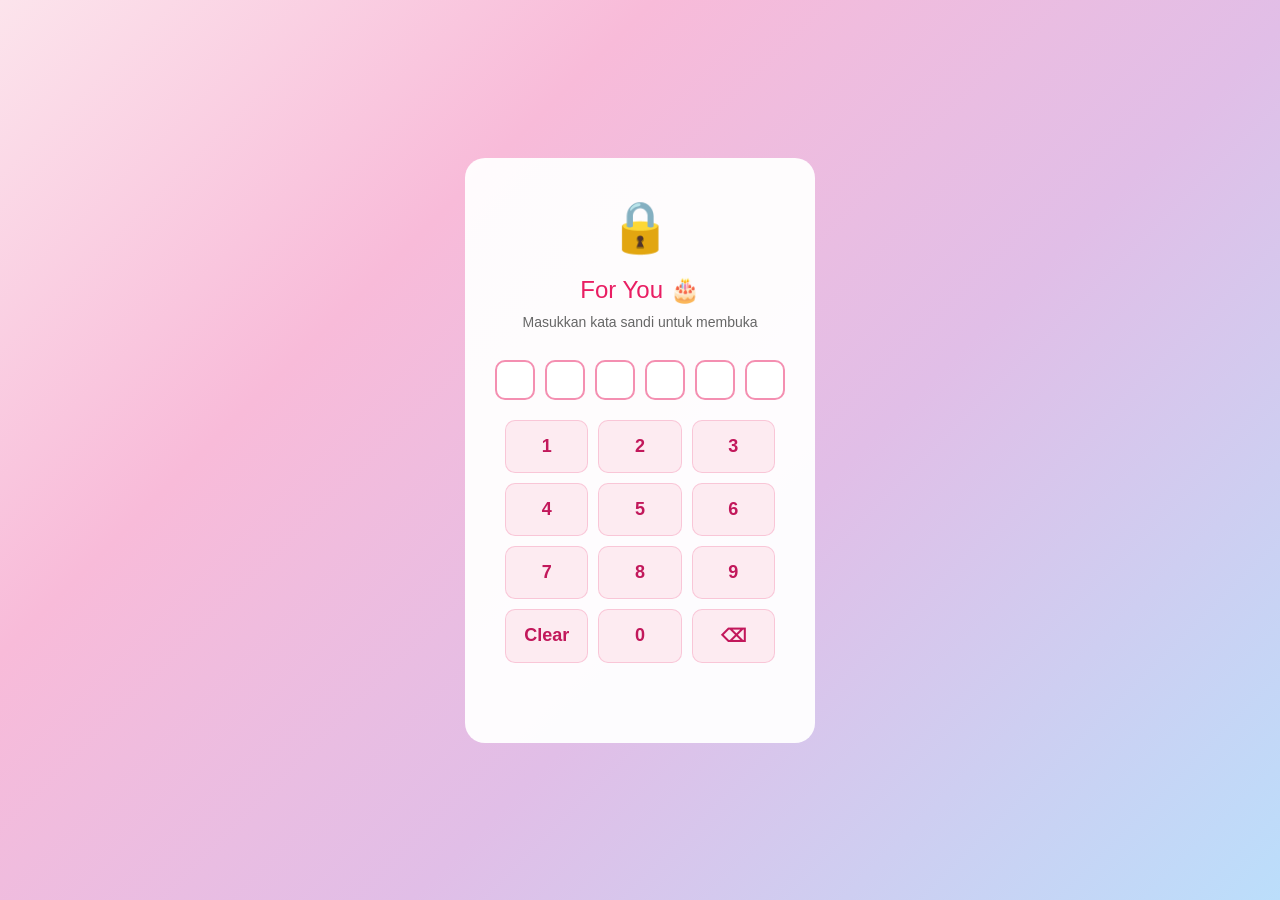
==== index.html @ 54e33788 "Rename main file to index.html for GitHub Pages - Rename birthday_sketchbook_new.html to index.html " ====
<!DOCTYPE html>
<html lang="id">
<head>
  <meta charset="UTF-8">
  <title>Birthday Sketchbook</title>
  <meta name="viewport" content="width=device-width, initial-scale=1.0">
  
  <!-- Audio Element -->
  <audio id="backgroundMusic" loop>
    <source src="LaguNadin.mp3" type="audio/mpeg">
    Browser Anda tidak mendukung audio element.
  </audio>
  
  <style>
    * {
      margin: 0;
      padding: 0;
      box-sizing: border-box;
    }

    body {
      font-family: 'Segoe UI', Tahoma, Geneva, Verdana, sans-serif;
      min-height: 100vh;
      background: linear-gradient(135deg, #fce4ec 0%, #f8bbd9 30%, #e1bee7 60%, #bbdefb 100%);
      display: flex;
      align-items: center;
      justify-content: center;
      padding: 20px;
    }

    .container {
      background: rgba(255, 255, 255, 0.95);
      border-radius: 20px;
      box-shadow: 0 10px 30px rgba(233, 30, 99, 0.2);
      max-width: 500px;
      width: 100%;
      padding: 30px;
      text-align: center;
      animation: float 6s ease-in-out infinite;
    }
    
    @keyframes float {
      0%, 100% {
        transform: translateY(0px);
      }
      50% {
        transform: translateY(-10px);
      }
    }

    .emoji {
      font-size: 60px;
      margin-bottom: 20px;
      animation: bounce 2s ease-in-out infinite, wiggle 3s ease-in-out infinite;
      display: inline-block;
    }
    
    @keyframes bounce {
      0%, 20%, 50%, 80%, 100% {
        transform: translateY(0);
      }
      40% {
        transform: translateY(-10px);
      }
      60% {
        transform: translateY(-5px);
      }
    }
    
    @keyframes wiggle {
      0%, 100% {
        transform: rotate(0deg);
      }
      25% {
        transform: rotate(3deg);
      }
      75% {
        transform: rotate(-3deg);
      }
    }

    .title {
      font-size: 28px;
      color: #c2185b;
      margin-bottom: 15px;
      font-weight: bold;
      animation: fadeInUp 0.8s ease-out;
    }

    .text {
      font-size: 16px;
      color: #6d4c7a;
      line-height: 1.6;
      margin-bottom: 20px;
      animation: fadeInUp 0.8s ease-out 0.2s both;
    }
    
    @keyframes fadeInUp {
      from {
        opacity: 0;
        transform: translateY(20px);
      }
      to {
        opacity: 1;
        transform: translateY(0);
      }
    }

    .quote {
      font-style: italic;
      color: #9c27b0;
      font-size: 18px;
      padding: 15px;
      border-left: 3px solid #f48fb1;
      border-right: 3px solid #f48fb1;
      background: rgba(243, 229, 245, 0.3);
      border-radius: 10px;
      margin: 20px 0;
    }

    .image-placeholder {
      background: linear-gradient(135deg, rgba(252, 228, 236, 0.6) 0%, rgba(243, 229, 245, 0.6) 100%);
      border: 2px dashed rgba(244, 143, 177, 0.5);
      border-radius: 15px;
      padding: 40px;
      margin: 20px 0;
      color: #c06090;
      font-size: 14px;
    }

    .image-icon {
      font-size: 40px;
      display: block;
      margin-bottom: 10px;
    }

    .navigation {
      display: flex;
      justify-content: space-between;
      align-items: center;
      margin-top: 30px;
      padding-top: 20px;
      border-top: 1px solid rgba(244, 143, 177, 0.3);
    }

    .nav-btn {
      background: #e91e63;
      color: white;
      border: none;
      padding: 10px 20px;
      border-radius: 25px;
      cursor: pointer;
      font-size: 14px;
      font-weight: bold;
      transition: all 0.3s;
    }

    .nav-btn:hover {
      background: #c2185b;
      transform: scale(1.1) rotate(2deg);
      animation: wiggle-btn 0.5s ease-in-out;
    }
    
    @keyframes wiggle-btn {
      0%, 100% {
        transform: scale(1.1) rotate(2deg);
      }
      25% {
        transform: scale(1.1) rotate(-2deg);
      }
      50% {
        transform: scale(1.1) rotate(3deg);
      }
      75% {
        transform: scale(1.1) rotate(-3deg);
      }
    }

    .nav-btn:disabled {
      background: #ccc;
      cursor: not-allowed;
      transform: none;
    }

    .progress {
      display: flex;
      gap: 8px;
    }

    .dot {
      width: 8px;
      height: 8px;
      border-radius: 50%;
      background: rgba(244, 143, 177, 0.3);
      transition: all 0.3s;
    }

    .dot.active {
      background: #e91e63;
      transform: scale(1.3);
      animation: dot-bounce 0.6s ease-out;
    }
    
    @keyframes dot-bounce {
      0% {
        transform: scale(1);
      }
      50% {
        transform: scale(1.5);
      }
      70% {
        transform: scale(1.2);
      }
      100% {
        transform: scale(1.3);
      }
    }

    .page-info {
      font-size: 12px;
      color: #999;
      margin-bottom: 20px;
    }

    .lock-screen {
      background: rgba(255, 255, 255, 0.95);
      border-radius: 20px;
      padding: 40px;
      max-width: 350px;
      text-align: center;
    }

    .lock-icon {
      font-size: 50px;
      margin-bottom: 20px;
    }

    .lock-title {
      font-size: 24px;
      color: #e91e63;
      margin-bottom: 10px;
    }

    .lock-subtitle {
      font-size: 14px;
      color: #666;
      margin-bottom: 30px;
    }

    .pin-input {
      display: flex;
      gap: 10px;
      justify-content: center;
      margin-bottom: 20px;
    }

    .pin-digit {
      width: 40px;
      height: 40px;
      border: 2px solid #f48fb1;
      border-radius: 10px;
      text-align: center;
      font-size: 18px;
      font-weight: bold;
    }

    .numpad {
      display: grid;
      grid-template-columns: repeat(3, 1fr);
      gap: 10px;
      margin-bottom: 20px;
    }

    .num-btn {
      background: rgba(252, 228, 236, 0.7);
      border: 1px solid rgba(244, 143, 177, 0.4);
      border-radius: 10px;
      padding: 15px;
      font-size: 18px;
      font-weight: bold;
      color: #c2185b;
      cursor: pointer;
      transition: all 0.2s;
    }

    .num-btn:hover {
      background: rgba(244, 143, 177, 0.3);
      transform: scale(1.05);
    }

    .error {
      color: #e91e63;
      font-size: 12px;
      height: 20px;
    }

    .hidden {
      display: none !important;
    }
  </style>
</head>
<body>

<!-- Lock Screen -->
<div id="lockScreen" class="lock-screen">
  <div class="lock-icon">🔒</div>
  <div class="lock-title">For You 🎂</div>
  <div class="lock-subtitle">Masukkan kata sandi untuk membuka</div>
  
  <div class="pin-input" id="pinInput">
    <input type="text" class="pin-digit" readonly>
    <input type="text" class="pin-digit" readonly>
    <input type="text" class="pin-digit" readonly>
    <input type="text" class="pin-digit" readonly>
    <input type="text" class="pin-digit" readonly>
    <input type="text" class="pin-digit" readonly>
  </div>
  
  <div class="numpad">
    <button class="num-btn" onclick="addNumber('1')">1</button>
    <button class="num-btn" onclick="addNumber('2')">2</button>
    <button class="num-btn" onclick="addNumber('3')">3</button>
    <button class="num-btn" onclick="addNumber('4')">4</button>
    <button class="num-btn" onclick="addNumber('5')">5</button>
    <button class="num-btn" onclick="addNumber('6')">6</button>
    <button class="num-btn" onclick="addNumber('7')">7</button>
    <button class="num-btn" onclick="addNumber('8')">8</button>
    <button class="num-btn" onclick="addNumber('9')">9</button>
    <button class="num-btn" onclick="clearPin()">Clear</button>
    <button class="num-btn" onclick="addNumber('0')">0</button>
    <button class="num-btn" onclick="deleteNumber()">⌫</button>
  </div>
  
  <div class="error" id="errorMsg"></div>
</div>

<!-- Main Content -->
<div id="mainContent" class="container hidden">
  <div class="page-info" id="pageInfo">Cover • 1 / 8</div>
  
  <div id="content">
    <!-- Content will be inserted here -->
  </div>
  
  <div class="navigation">
    <button class="nav-btn" id="prevBtn" onclick="previousPage()" disabled>← Back</button>
    <div class="progress" id="progress">
      <!-- Progress dots will be inserted here -->
    </div>
    <button class="nav-btn" id="nextBtn" onclick="nextPage()">Next →</button>
  </div>
</div>

<script>
  const CORRECT_PIN = '123456';
  let currentPin = '';
  let currentPage = 0;

  const pages = [
    {
      emoji: '🎂',
      title: 'Kata - Kata Ketuaa',
      text: 'Asekkk Ada yang lagi Hbd nihhhhh UHUYYY.',
      quote: null,
      image: false
    },
    {
      emoji: '📸',
      title: 'ASekk',
      text: 'Cieee udh usia 20 aja nih yaaaa , Selamat Ulang Tahun ya boru sitorusssss',
      quote: null,
      image: true
    },
    {
      emoji: '1 Tesalonika 5:16-1',
      title: 'NIhhh ayat buat luuu',
      text: ' "Bersukacitalah senantiasa. Tetaplah berdoa. Mengucap syukurlah dalam segala hal, sebab itulah yang dikehendaki Allah di dalam Kristus Yesus bagi kamu." ',
      quote: null,
      image: false
    },
    {
      emoji: '🌸',
      title: 'Secuil Kata-Kata',
      text: 'Dua puluh tahun , asekkkkk . bisa di bilang ini bukan usia yang main" untuk kamu rak , kejar semua yang ko impikan , jangan terlena dengan yang ada. ingat tujuan awal untuk membahagiakan orang tua mu ',
      quote: null,
      image: true
    },
    {
      emoji: '✨',
      title: null,
      text: null,
      quote: '"ini bukan akhir , tapi ini awal rak"',
      image: false
    },
    {
      emoji: '🫧',
      title: 'Dunia Emng berat rak',
      text: 'Jangan pernah Lupa buat berdoa ya , jangan lupa minta semua sama Tuhan . kalo Manusia emang terbatas , tapi aku yakin Tuhan itu gada batas nya',
      quote: null,
      image: false
    },
    {
      emoji: '🌙',
      title: 'awak tunggu di batam ces',
      text: 'Jujurlyyy awak pengen juga ngasih supres kek ko kemarin , cuman setelah menimbang aku ga punya relasi di sana , dan awak juga takut buat cowo ko cemburu . buat ulang tahunmu ntar aku kasih hadiah nya pas ko di batam ya',
      quote: null,
      image: true
    },
    {
      emoji: '🎁',
      title: 'Happy Birthday! 🎉',
      text: 'Semoga di hari jadimu ini, kamu dikelilingi kebahagiaan, cinta, dan semua yang kamu inginkan. ASekkkk , selamat 20 bosqqqqq💕',
      quote: null,
      image: false
    }
  ];

  function addNumber(num) {
    if (currentPin.length < 6) {
      currentPin += num;
      updatePinDisplay();
      
      if (currentPin.length === 6) {
        checkPin();
      }
    }
  }

  function deleteNumber() {
    if (currentPin.length > 0) {
      currentPin = currentPin.slice(0, -1);
      updatePinDisplay();
    }
  }

  function clearPin() {
    currentPin = '';
    updatePinDisplay();
    document.getElementById('errorMsg').textContent = '';
  }

  function updatePinDisplay() {
    const inputs = document.querySelectorAll('.pin-digit');
    inputs.forEach((input, index) => {
      input.value = index < currentPin.length ? '●' : '';
    });
  }

  function playMusic() {
    const audio = document.getElementById('backgroundMusic');
    audio.volume = 0.5; // Set volume to 50%
    
    // Try to play the music
    const playPromise = audio.play();
    
    if (playPromise !== undefined) {
      playPromise.then(() => {
        console.log('Music started playing');
      }).catch(error => {
        console.log('Auto-play was prevented. User interaction required.');
        // Add a button to start music if auto-play is blocked
        showMusicButton();
      });
    }
  }
  
  function showMusicButton() {
    const musicBtn = document.createElement('button');
    musicBtn.innerHTML = ' Play Music ';
    musicBtn.style.cssText = `
      position: fixed;
      top: 20px;
      right: 20px;
      background: #e91e63;
      color: white;
      border: none;
      padding: 10px 15px;
      border-radius: 25px;
      cursor: pointer;
      font-size: 14px;
      z-index: 1000;
      transition: all 0.3s;
    `;
    musicBtn.onclick = () => {
      document.getElementById('backgroundMusic').play();
      musicBtn.style.display = 'none';
    };
    document.body.appendChild(musicBtn);
  }

  function checkPin() {
    if (currentPin === CORRECT_PIN) {
      document.getElementById('lockScreen').classList.add('hidden');
      document.getElementById('mainContent').classList.remove('hidden');
      initializeContent();
      playMusic(); // Start playing music after successful login
    } else {
      document.getElementById('errorMsg').textContent = 'Kata sandi salah, coba lagi ';
      setTimeout(() => {
        clearPin();
      }, 2000);
    }
  }

  function initializeContent() {
    createProgressDots();
    renderPage(0);
  }

  function createProgressDots() {
    const progress = document.getElementById('progress');
    progress.innerHTML = '';
    
    for (let i = 0; i < pages.length; i++) {
      const dot = document.createElement('div');
      dot.className = 'dot' + (i === 0 ? ' active' : '');
      progress.appendChild(dot);
    }
  }

  function renderPage(pageIndex) {
    const page = pages[pageIndex];
    const content = document.getElementById('content');
    
    let html = `<div class="emoji">${page.emoji}</div>`;
    
    if (page.title) {
      html += `<h2 class="title">${page.title}</h2>`;
    }
    
    if (page.text) {
      html += `<p class="text">${page.text}</p>`;
    }
    
    if (page.quote) {
      html += `<div class="quote">${page.quote}</div>`;
    }
    
    if (page.image) {
      if (pageIndex === 1) {
        html += `
          <div class="image-placeholder">
            <img src="poto1.jpeg" style="width: 100%; height: auto; border-radius: 10px; object-fit: cover;">
          </div>
        `;
      } else if (pageIndex === 3) {
        html += `
          <div class="image-placeholder">
            <img src="poto2.jpeg" style="width: 100%; height: auto; border-radius: 10px; object-fit: cover;">
          </div>
        `;
      } else if (pageIndex === 6) {
        html += `
          <div class="image-placeholder">
            <img src="poto1.jpeg" style="width: 100%; height: auto; border-radius: 10px; object-fit: cover;">
          </div>
        `;
      } else {
        html += `
          <div class="image-placeholder">
            <span class="image-icon"></span>
            UDh sering jalan jarang foto!!!!
          </div>
        `;
      }
    }
    
    content.innerHTML = html;
    
    // Update page info
    const pageInfo = document.getElementById('pageInfo');
    pageInfo.textContent = `Halaman ${pageIndex + 1} / ${pages.length}`;
    
    // Update progress dots
    const dots = document.querySelectorAll('.dot');
    dots.forEach((dot, index) => {
      dot.classList.toggle('active', index === pageIndex);
    });
    
    // Update navigation buttons
    document.getElementById('prevBtn').disabled = pageIndex === 0;
    document.getElementById('nextBtn').textContent = 
      pageIndex === pages.length - 1 ? 'Lihat Video →' : 'Next →';
  }

  function nextPage() {
    if (currentPage < pages.length - 1) {
      currentPage++;
      renderPage(currentPage);
    } else {
      // Go to video page
      window.location.href = 'birthday_video.html';
    }
  }

  function previousPage() {
    if (currentPage > 0) {
      currentPage--;
      renderPage(currentPage);
    }
  }

  // Initialize
  document.addEventListener('DOMContentLoaded', function() {
    // Nothing to do here, waiting for password
  });
</script>

</body>
</html>
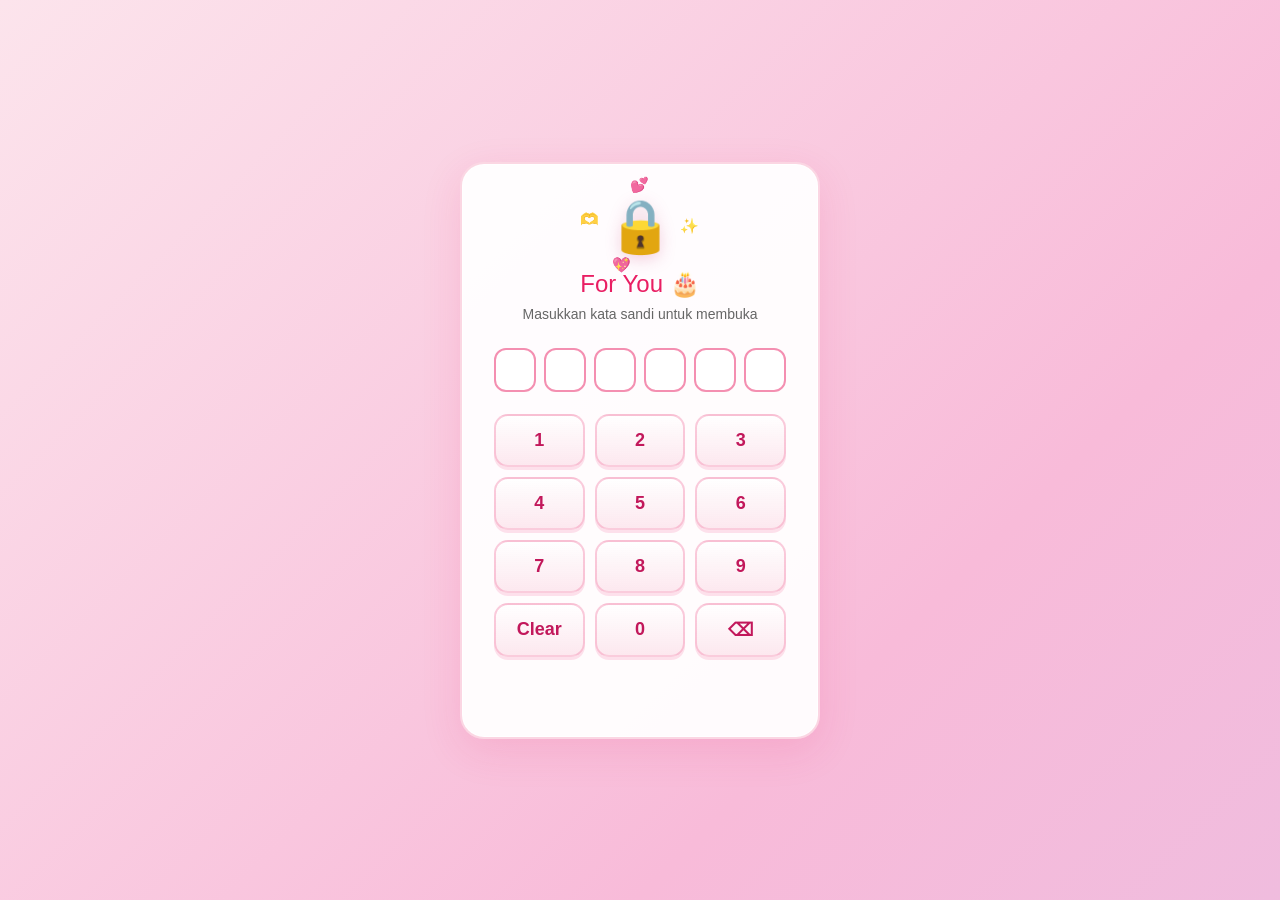
==== commit 9480eb44: "revisi" ====
--- a/index.html
+++ b/index.html
@@ -4,6 +4,18 @@
   <meta charset="UTF-8">
   <title>Birthday Sketchbook</title>
   <meta name="viewport" content="width=device-width, initial-scale=1.0">
+  
+  <script>
+    // Mobile detection and redirect
+    (function() {
+      var isMobile = /Android|webOS|iPhone|iPad|iPod|BlackBerry|IEMobile|Opera Mini/i.test(navigator.userAgent) ||
+                     window.innerWidth <= 768;
+      
+      if (isMobile) {
+        window.location.href = 'mobile_redirect.html';
+      }
+    })();
+  </script>
   
   <!-- Audio Element -->
   <audio id="backgroundMusic" loop>
@@ -21,15 +33,65 @@
     body {
       font-family: 'Segoe UI', Tahoma, Geneva, Verdana, sans-serif;
       min-height: 100vh;
-      background: linear-gradient(135deg, #fce4ec 0%, #f8bbd9 30%, #e1bee7 60%, #bbdefb 100%);
+      overflow-x: hidden;
+      background: linear-gradient(135deg, #fce4ec 0%, #f8bbd9 22%, #e1bee7 48%, #bbdefb 72%, #f48fb1 100%);
+      background-size: 320% 320%;
+      animation: gradientFlow 22s ease-in-out infinite;
       display: flex;
       align-items: center;
       justify-content: center;
       padding: 20px;
+      position: relative;
+    }
+
+    @keyframes gradientFlow {
+      0% { background-position: 0% 40%; }
+      50% { background-position: 100% 60%; }
+      100% { background-position: 0% 40%; }
+    }
+
+    /* Full-page floating hearts (behind cards) */
+    .floating-hearts-bg {
+      position: fixed;
+      inset: 0;
+      pointer-events: none;
+      z-index: 0;
+      overflow: hidden;
+    }
+
+    .bg-heart {
+      position: absolute;
+      bottom: -8%;
+      left: 0;
+      user-select: none;
+      animation-name: heartRise;
+      animation-timing-function: linear;
+      animation-iteration-count: infinite;
+      will-change: transform, opacity;
+      filter: drop-shadow(0 0 6px rgba(233, 30, 99, 0.15));
+    }
+
+    @keyframes heartRise {
+      0% {
+        transform: translate3d(0, 0, 0) rotate(-8deg) scale(0.85);
+        opacity: 0;
+      }
+      8% {
+        opacity: 1;
+      }
+      92% {
+        opacity: 1;
+      }
+      100% {
+        transform: translate3d(var(--drift, 18px), -115vh, 0) rotate(18deg) scale(1.05);
+        opacity: 0;
+      }
     }
 
     .container {
-      background: rgba(255, 255, 255, 0.95);
+      position: relative;
+      z-index: 1;
+      background: rgba(255, 255, 255, 0.92);
       border-radius: 20px;
       box-shadow: 0 10px 30px rgba(233, 30, 99, 0.2);
       max-width: 500px;
@@ -79,12 +141,151 @@
       }
     }
 
+    #content {
+      position: relative;
+      overflow: hidden;
+    }
+
+    /* Halaman kartu: transisi lucu saat Next / Back */
+    .page-body {
+      animation-duration: 0.72s;
+      animation-fill-mode: both;
+      animation-timing-function: cubic-bezier(0.28, 0.95, 0.32, 1.12);
+    }
+
+    .page-body.page-enter-forward {
+      animation-name: pageSpringNext;
+    }
+
+    .page-body.page-enter-backward {
+      animation-name: pageSpringPrev;
+    }
+
+    .page-body.page-enter-initial {
+      animation-name: pageSpringFirst;
+    }
+
+    @keyframes pageSpringNext {
+      0% {
+        opacity: 0;
+        transform: translateX(44px) translateY(12px) rotate(4deg) scale(0.9);
+      }
+      58% {
+        opacity: 1;
+        transform: translateX(-10px) translateY(-6px) rotate(-1.2deg) scale(1.03);
+      }
+      100% {
+        opacity: 1;
+        transform: translateX(0) translateY(0) rotate(0deg) scale(1);
+      }
+    }
+
+    @keyframes pageSpringPrev {
+      0% {
+        opacity: 0;
+        transform: translateX(-44px) translateY(12px) rotate(-4deg) scale(0.9);
+      }
+      58% {
+        opacity: 1;
+        transform: translateX(10px) translateY(-6px) rotate(1.2deg) scale(1.03);
+      }
+      100% {
+        opacity: 1;
+        transform: translateX(0) translateY(0) rotate(0deg) scale(1);
+      }
+    }
+
+    @keyframes pageSpringFirst {
+      0% {
+        opacity: 0;
+        transform: scale(0.86) translateY(28px);
+      }
+      62% {
+        opacity: 1;
+        transform: scale(1.04) translateY(-8px);
+      }
+      100% {
+        opacity: 1;
+        transform: scale(1) translateY(0);
+      }
+    }
+
+    @keyframes cardFadeRise {
+      from {
+        opacity: 0;
+        transform: translateY(16px);
+      }
+      to {
+        opacity: 1;
+        transform: translateY(0);
+      }
+    }
+
+    @keyframes quoteBloom {
+      from {
+        opacity: 0;
+        transform: scale(0.9) translateY(12px);
+      }
+      to {
+        opacity: 1;
+        transform: scale(1) translateY(0);
+      }
+    }
+
+    @keyframes imgPeek {
+      from {
+        opacity: 0;
+        transform: scale(0.92) translateY(14px);
+      }
+      to {
+        opacity: 1;
+        transform: scale(1) translateY(0);
+      }
+    }
+
+    @keyframes emojiCardPeek {
+      from {
+        opacity: 0;
+        transform: scale(0.35) rotate(-12deg);
+      }
+      70% {
+        transform: scale(1.12) rotate(4deg);
+      }
+      to {
+        opacity: 1;
+        transform: scale(1) rotate(0deg);
+      }
+    }
+
+    .page-body.page-enter-forward > .emoji,
+    .page-body.page-enter-backward > .emoji,
+    .page-body.page-enter-initial > .emoji {
+      animation: emojiCardPeek 0.62s cubic-bezier(0.34, 1.45, 0.64, 1) 0.05s both,
+        bounce 2s ease-in-out 0.62s infinite,
+        wiggle 3s ease-in-out 0.62s infinite;
+    }
+
+    .page-body .title {
+      animation: cardFadeRise 0.52s cubic-bezier(0.25, 0.85, 0.25, 1) 0.1s backwards;
+    }
+
+    .page-body .text {
+      animation: cardFadeRise 0.55s cubic-bezier(0.25, 0.85, 0.25, 1) 0.18s backwards;
+    }
+
+    .page-body .quote {
+      animation: quoteBloom 0.62s cubic-bezier(0.34, 1.35, 0.64, 1) 0.14s backwards;
+    }
+
+    .page-body .image-placeholder {
+      animation: imgPeek 0.65s cubic-bezier(0.34, 1.25, 0.64, 1) 0.2s backwards;
+    }
+
     .title {
       font-size: 28px;
       color: #c2185b;
       margin-bottom: 15px;
       font-weight: bold;
-      animation: fadeInUp 0.8s ease-out;
     }
 
     .text {
@@ -92,7 +293,6 @@
       color: #6d4c7a;
       line-height: 1.6;
       margin-bottom: 20px;
-      animation: fadeInUp 0.8s ease-out 0.2s both;
     }
     
     @keyframes fadeInUp {
@@ -223,45 +423,190 @@
     }
 
     .lock-screen {
-      background: rgba(255, 255, 255, 0.95);
-      border-radius: 20px;
-      padding: 40px;
-      max-width: 350px;
+      position: relative;
+      z-index: 1;
+      background: rgba(255, 255, 255, 0.94);
+      border-radius: 24px;
+      padding: 36px 32px 40px;
+      max-width: 360px;
       text-align: center;
+      border: 2px solid rgba(244, 143, 177, 0.35);
+      box-shadow:
+        0 12px 40px rgba(233, 30, 99, 0.12),
+        0 0 0 1px rgba(255, 255, 255, 0.8) inset;
+      animation: lockCardIn 0.85s cubic-bezier(0.22, 1, 0.36, 1) both,
+        lockCardGlow 4s ease-in-out infinite 0.85s;
+    }
+
+    @keyframes lockCardIn {
+      from {
+        opacity: 0;
+        transform: translateY(28px) scale(0.94) rotate(-1deg);
+      }
+      to {
+        opacity: 1;
+        transform: translateY(0) scale(1) rotate(0deg);
+      }
+    }
+
+    @keyframes lockCardGlow {
+      0%, 100% {
+        box-shadow:
+          0 12px 40px rgba(233, 30, 99, 0.12),
+          0 0 28px rgba(244, 143, 177, 0.2),
+          0 0 0 1px rgba(255, 255, 255, 0.8) inset;
+      }
+      50% {
+        box-shadow:
+          0 16px 48px rgba(233, 30, 99, 0.18),
+          0 0 36px rgba(233, 30, 99, 0.22),
+          0 0 0 1px rgba(255, 255, 255, 0.85) inset;
+      }
+    }
+
+    .lock-shake-wrap {
+      display: inline-block;
+      position: relative;
+      z-index: 1;
+    }
+
+    .lock-shake-wrap.shake-error {
+      animation: pinShake 0.55s cubic-bezier(0.36, 0.07, 0.19, 0.97);
+    }
+
+    @keyframes pinShake {
+      0%, 100% { transform: translateX(0); }
+      18% { transform: translateX(-10px) rotate(-0.5deg); }
+      36% { transform: translateX(10px) rotate(0.5deg); }
+      54% { transform: translateX(-7px); }
+      72% { transform: translateX(7px); }
+    }
+
+    .lock-icon-wrap {
+      position: relative;
+      display: inline-block;
+      margin-bottom: 18px;
+    }
+
+    .lock-orbit {
+      position: absolute;
+      inset: -18px;
+      pointer-events: none;
+      animation: orbitSpin 14s linear infinite;
+    }
+
+    .lock-orbit span {
+      position: absolute;
+      font-size: 15px;
+      opacity: 0.88;
+    }
+
+    .lock-orbit span:nth-child(1) {
+      top: -6px;
+      left: 50%;
+      margin-left: -10px;
+      animation: orbitSparkle 2.1s ease-in-out infinite;
+    }
+
+    .lock-orbit span:nth-child(2) {
+      right: -8px;
+      top: 50%;
+      margin-top: -9px;
+      animation: orbitSparkle 2.3s ease-in-out infinite 0.35s;
+    }
+
+    .lock-orbit span:nth-child(3) {
+      bottom: -4px;
+      left: 22%;
+      animation: orbitSparkle 2s ease-in-out infinite 0.65s;
+    }
+
+    .lock-orbit span:nth-child(4) {
+      left: -10px;
+      top: 42%;
+      margin-top: -8px;
+      animation: orbitSparkle 2.2s ease-in-out infinite 0.95s;
+    }
+
+    @keyframes orbitSpin {
+      from { transform: rotate(0deg); }
+      to { transform: rotate(360deg); }
+    }
+
+    @keyframes orbitSparkle {
+      0%, 100% { transform: translateY(0) scale(1); opacity: 0.75; }
+      50% { transform: translateY(-5px) scale(1.18); opacity: 1; }
     }
 
     .lock-icon {
-      font-size: 50px;
-      margin-bottom: 20px;
+      font-size: 52px;
+      line-height: 1;
+      display: inline-block;
+      animation: lockBounce 2.4s ease-in-out infinite;
+      filter: drop-shadow(0 4px 8px rgba(194, 24, 91, 0.2));
+    }
+
+    @keyframes lockBounce {
+      0%, 100% { transform: translateY(0) rotate(-4deg); }
+      50% { transform: translateY(-8px) rotate(4deg); }
     }
 
     .lock-title {
       font-size: 24px;
       color: #e91e63;
-      margin-bottom: 10px;
+      margin-bottom: 8px;
+      animation: titlePop 0.7s cubic-bezier(0.34, 1.56, 0.64, 1) 0.15s both;
+    }
+
+    @keyframes titlePop {
+      from {
+        opacity: 0;
+        transform: scale(0.85) translateY(8px);
+      }
+      to {
+        opacity: 1;
+        transform: scale(1) translateY(0);
+      }
     }
 
     .lock-subtitle {
       font-size: 14px;
       color: #666;
-      margin-bottom: 30px;
+      margin-bottom: 26px;
+      animation: fadeInUp 0.65s ease-out 0.35s both;
     }
 
     .pin-input {
       display: flex;
-      gap: 10px;
+      gap: 8px;
       justify-content: center;
-      margin-bottom: 20px;
+      margin-bottom: 22px;
     }
 
     .pin-digit {
-      width: 40px;
-      height: 40px;
+      width: 42px;
+      height: 44px;
       border: 2px solid #f48fb1;
-      border-radius: 10px;
+      border-radius: 12px;
       text-align: center;
       font-size: 18px;
       font-weight: bold;
+      color: #ad1457;
+      background: rgba(255, 255, 255, 0.9);
+      transition: border-color 0.25s, box-shadow 0.25s, transform 0.25s;
+    }
+
+    .pin-digit.filled {
+      border-color: #e91e63;
+      background: linear-gradient(180deg, rgba(252, 228, 236, 0.95), rgba(255, 255, 255, 0.98));
+      box-shadow: 0 4px 14px rgba(233, 30, 99, 0.18);
+      animation: pinPop 0.4s cubic-bezier(0.34, 1.56, 0.64, 1);
+    }
+
+    @keyframes pinPop {
+      0% { transform: scale(0.88); }
+      55% { transform: scale(1.12); }
+      100% { transform: scale(1); }
     }
 
     .numpad {
@@ -272,20 +617,38 @@
     }
 
     .num-btn {
-      background: rgba(252, 228, 236, 0.7);
-      border: 1px solid rgba(244, 143, 177, 0.4);
-      border-radius: 10px;
-      padding: 15px;
+      background: linear-gradient(180deg, rgba(255, 255, 255, 0.95), rgba(252, 228, 236, 0.85));
+      border: 2px solid rgba(244, 143, 177, 0.45);
+      border-radius: 14px;
+      padding: 14px;
       font-size: 18px;
       font-weight: bold;
       color: #c2185b;
       cursor: pointer;
-      transition: all 0.2s;
+      transition: transform 0.18s cubic-bezier(0.34, 1.56, 0.64, 1),
+        box-shadow 0.2s,
+        border-color 0.2s,
+        background 0.2s;
+      box-shadow: 0 3px 0 rgba(233, 30, 99, 0.12);
     }
 
     .num-btn:hover {
-      background: rgba(244, 143, 177, 0.3);
-      transform: scale(1.05);
+      background: linear-gradient(180deg, #fff, rgba(248, 187, 217, 0.5));
+      transform: scale(1.06) translateY(-2px);
+      box-shadow: 0 6px 16px rgba(233, 30, 99, 0.15);
+      border-color: rgba(233, 30, 99, 0.35);
+    }
+
+    .num-btn:active {
+      transform: scale(0.94) translateY(2px);
+      box-shadow: 0 1px 0 rgba(233, 30, 99, 0.1);
+      animation: btnSquish 0.35s ease;
+    }
+
+    @keyframes btnSquish {
+      0% { transform: scale(0.94) translateY(2px); }
+      40% { transform: scale(1.02) translateY(0); }
+      100% { transform: scale(1) translateY(0); }
     }
 
     .error {
@@ -301,9 +664,20 @@
 </head>
 <body>
 
+<div class="floating-hearts-bg" id="floatingHeartsBg" aria-hidden="true"></div>
+
 <!-- Lock Screen -->
+<div id="lockShakeWrap" class="lock-shake-wrap">
 <div id="lockScreen" class="lock-screen">
-  <div class="lock-icon">🔒</div>
+  <div class="lock-icon-wrap">
+    <div class="lock-orbit" aria-hidden="true">
+      <span>💕</span>
+      <span>✨</span>
+      <span>💖</span>
+      <span>🫶</span>
+    </div>
+    <div class="lock-icon">🔒</div>
+  </div>
   <div class="lock-title">For You 🎂</div>
   <div class="lock-subtitle">Masukkan kata sandi untuk membuka</div>
   
@@ -333,6 +707,7 @@
   
   <div class="error" id="errorMsg"></div>
 </div>
+</div>
 
 <!-- Main Content -->
 <div id="mainContent" class="container hidden">
@@ -355,6 +730,8 @@
   const CORRECT_PIN = '123456';
   let currentPin = '';
   let currentPage = 0;
+  /** 1 = next, -1 = back, 0 = pertama / tanpa slide arah */
+  let pageNavDirection = 0;
 
   const pages = [
     {
@@ -442,7 +819,9 @@
   function updatePinDisplay() {
     const inputs = document.querySelectorAll('.pin-digit');
     inputs.forEach((input, index) => {
-      input.value = index < currentPin.length ? '●' : '';
+      const filled = index < currentPin.length;
+      input.value = filled ? '●' : '';
+      input.classList.toggle('filled', filled);
     });
   }
 
@@ -490,12 +869,19 @@
 
   function checkPin() {
     if (currentPin === CORRECT_PIN) {
-      document.getElementById('lockScreen').classList.add('hidden');
+      document.getElementById('lockShakeWrap').classList.add('hidden');
       document.getElementById('mainContent').classList.remove('hidden');
       initializeContent();
       playMusic(); // Start playing music after successful login
     } else {
       document.getElementById('errorMsg').textContent = 'Kata sandi salah, coba lagi ';
+      const wrap = document.getElementById('lockShakeWrap');
+      wrap.classList.remove('shake-error');
+      void wrap.offsetWidth;
+      wrap.classList.add('shake-error');
+      setTimeout(function () {
+        wrap.classList.remove('shake-error');
+      }, 600);
       setTimeout(() => {
         clearPin();
       }, 2000);
@@ -564,8 +950,13 @@
         `;
       }
     }
-    
-    content.innerHTML = html;
+
+    let enterClass = 'page-enter-initial';
+    if (pageNavDirection === 1) enterClass = 'page-enter-forward';
+    else if (pageNavDirection === -1) enterClass = 'page-enter-backward';
+    pageNavDirection = 0;
+
+    content.innerHTML = '<div class="page-body ' + enterClass + '">' + html + '</div>';
     
     // Update page info
     const pageInfo = document.getElementById('pageInfo');
@@ -585,6 +976,7 @@
 
   function nextPage() {
     if (currentPage < pages.length - 1) {
+      pageNavDirection = 1;
       currentPage++;
       renderPage(currentPage);
     } else {
@@ -595,14 +987,33 @@
 
   function previousPage() {
     if (currentPage > 0) {
+      pageNavDirection = -1;
       currentPage--;
       renderPage(currentPage);
     }
   }
 
+  function createFloatingHearts() {
+    var wrap = document.getElementById('floatingHeartsBg');
+    if (!wrap) return;
+    var emoji = ['💕', '💖', '💗', '💓', '💘', '💝', '💞', '🫶', '🌸', '✨', '💐', '🎀'];
+    var n = 52;
+    for (var i = 0; i < n; i++) {
+      var el = document.createElement('div');
+      el.className = 'bg-heart';
+      el.textContent = emoji[Math.floor(Math.random() * emoji.length)];
+      el.style.left = Math.random() * 100 + '%';
+      el.style.animationDuration = (14 + Math.random() * 16) + 's';
+      el.style.animationDelay = -(Math.random() * 25) + 's';
+      el.style.fontSize = (13 + Math.random() * 20) + 'px';
+      el.style.setProperty('--drift', (-35 + Math.random() * 70) + 'px');
+      wrap.appendChild(el);
+    }
+  }
+
   // Initialize
   document.addEventListener('DOMContentLoaded', function() {
-    // Nothing to do here, waiting for password
+    createFloatingHearts();
   });
 </script>
 
